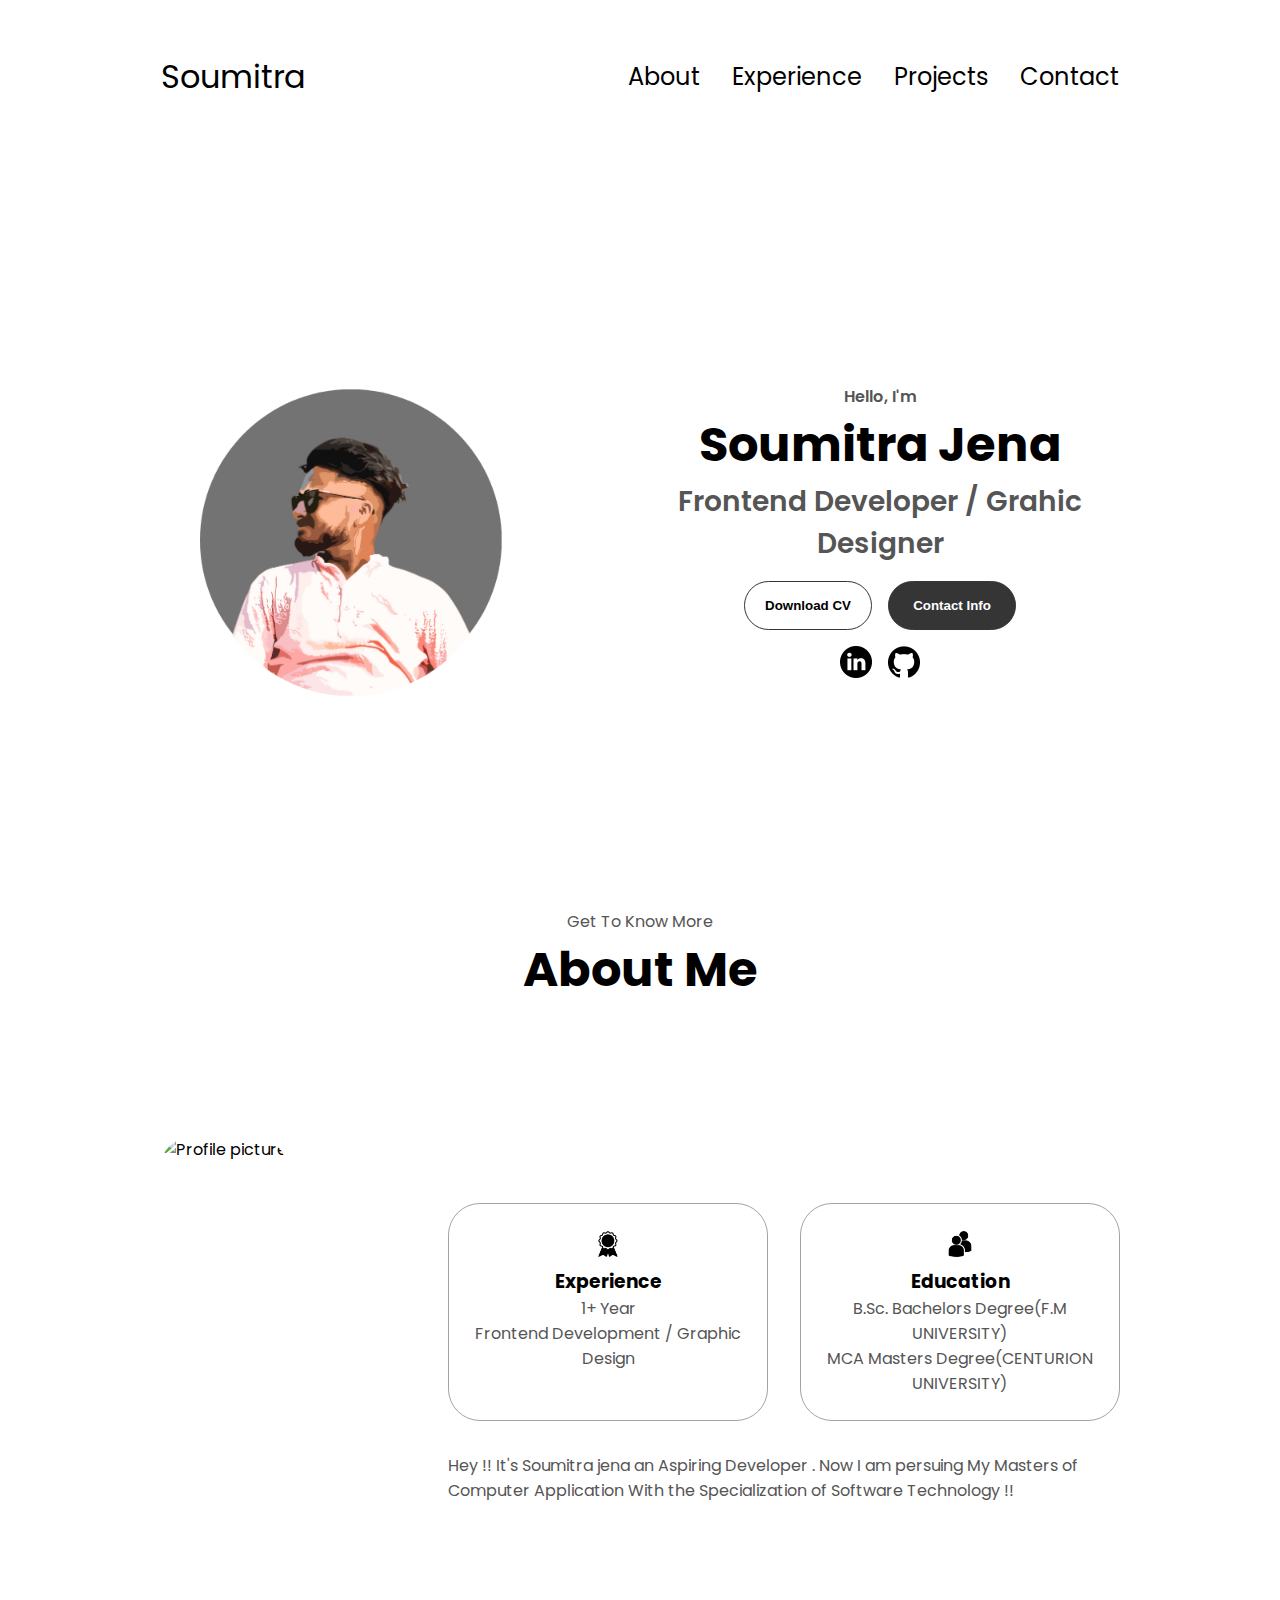
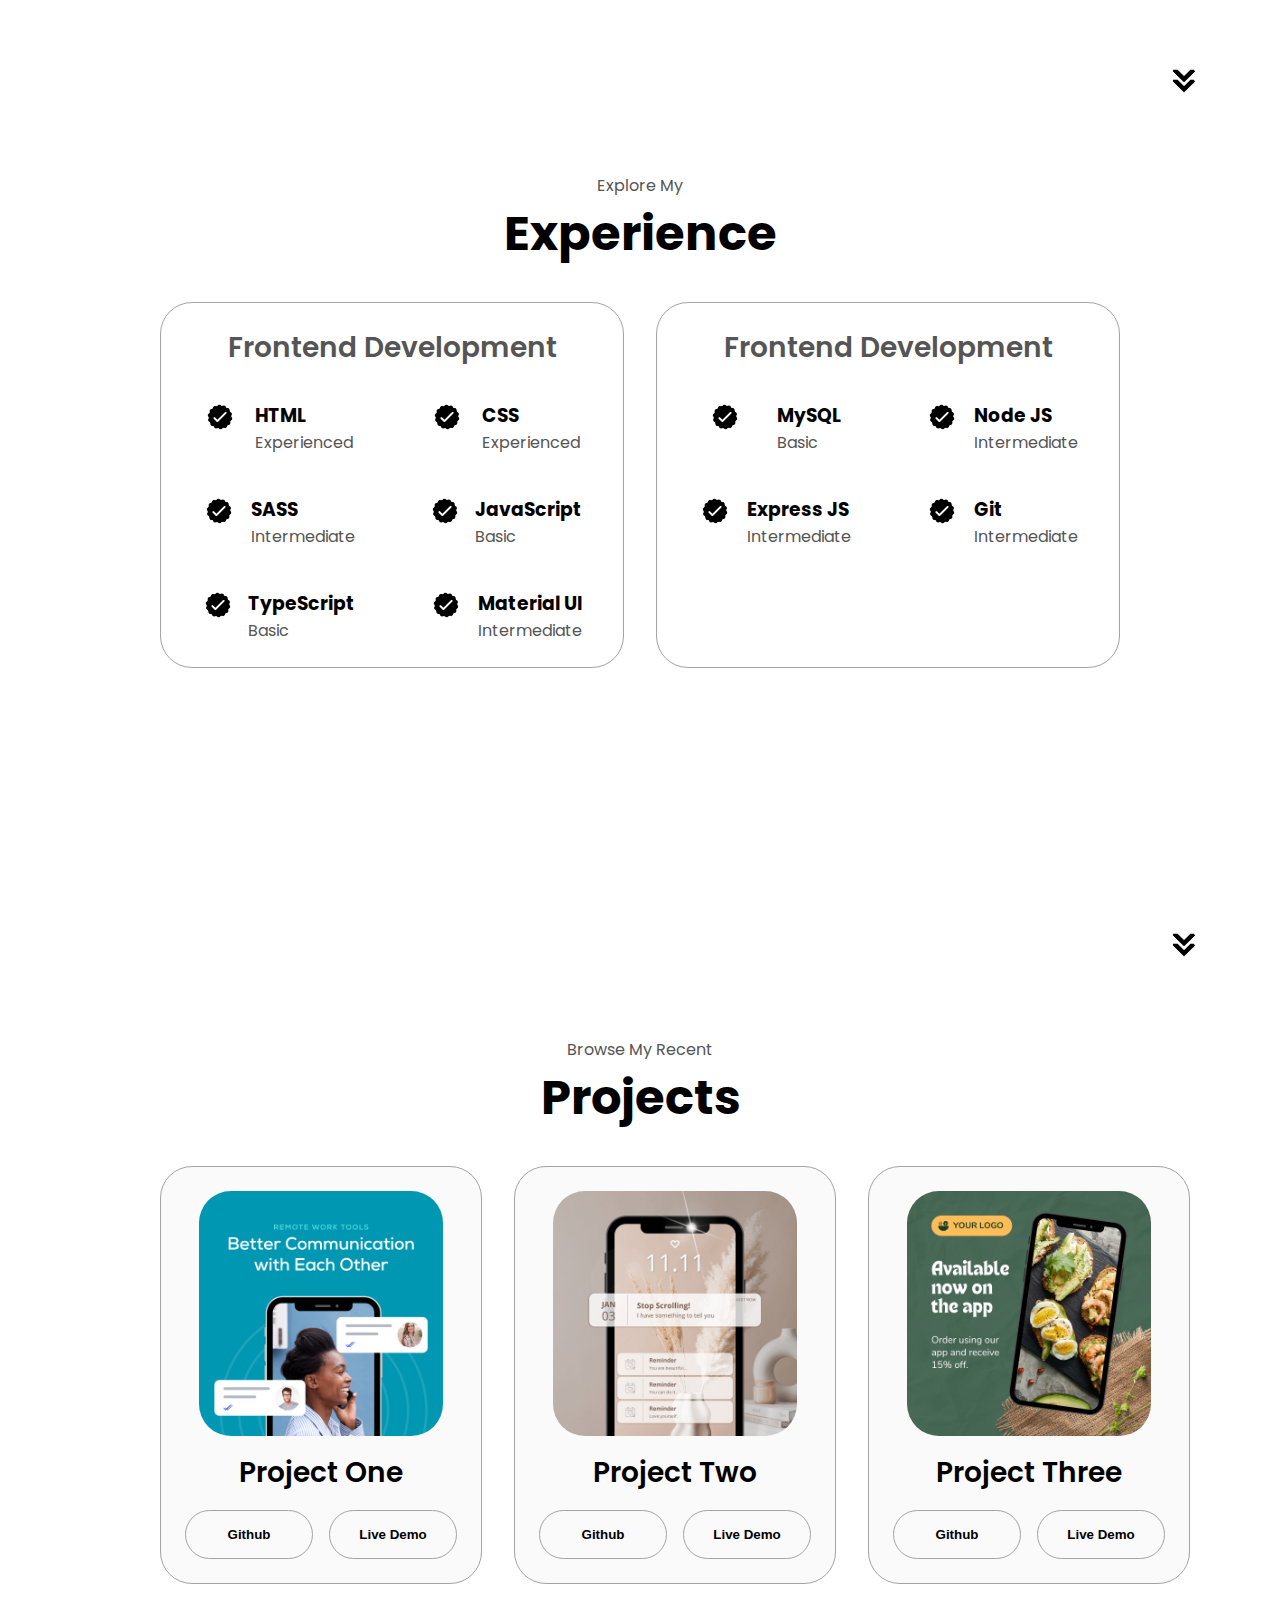
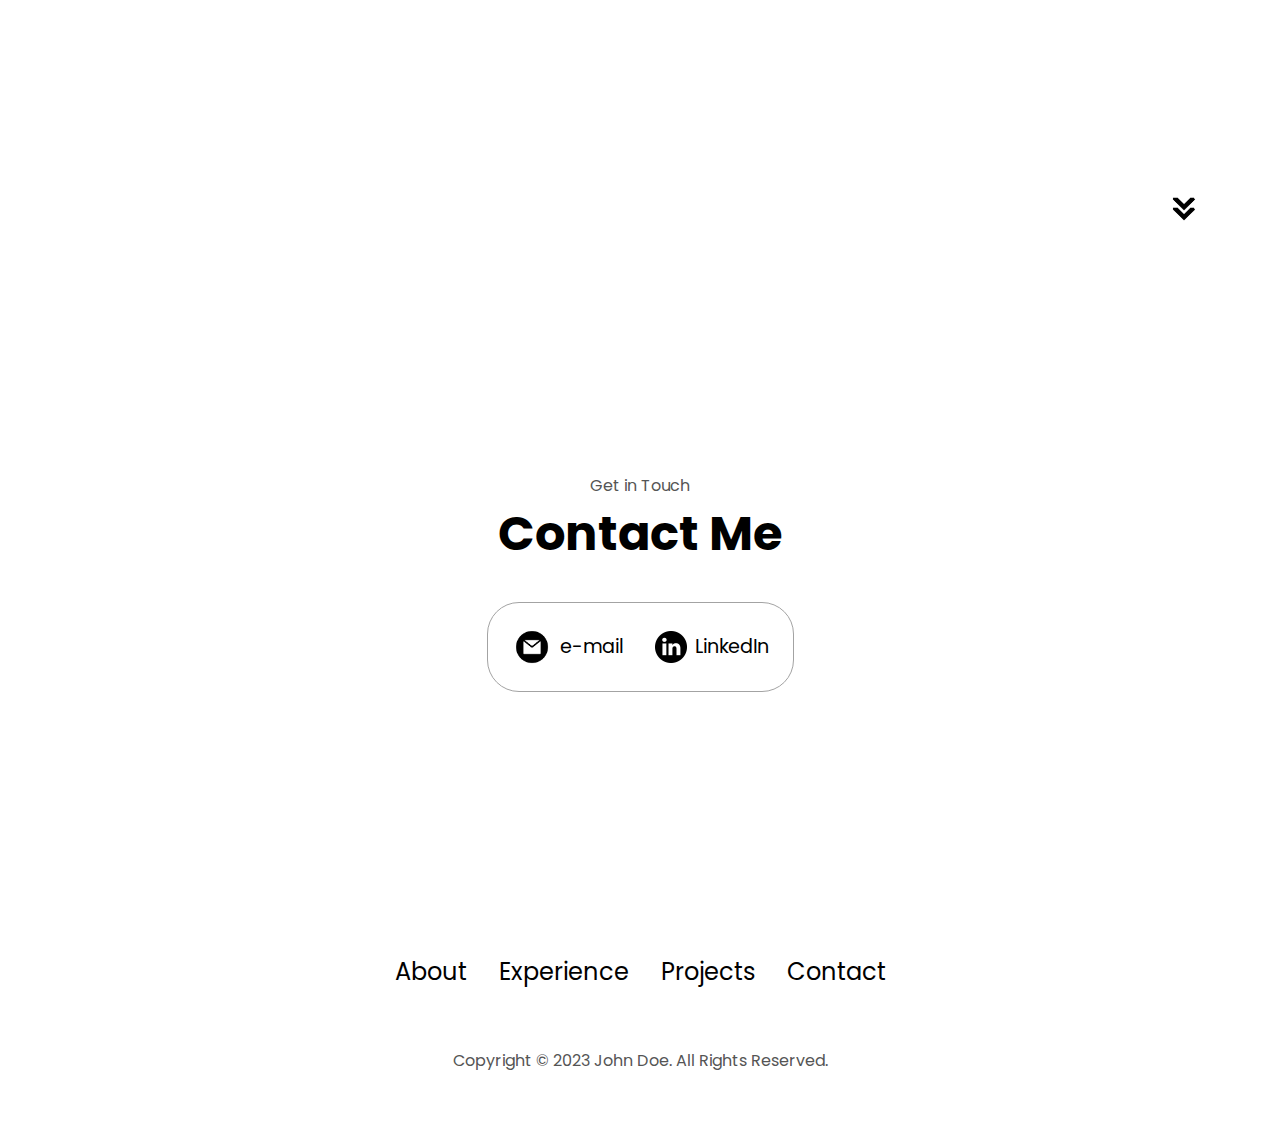
==== Level -1 portfolio/index.html @ 7c5bc33e "finish comit" ====
<!DOCTYPE html>
<html lang="en">
  <head>
    <meta charset="UTF-8" />
    <meta http-equiv="X-UA-Compatible" content="IE=edge" />
    <meta name="viewport" content="width=device-width, initial-scale=1.0" />
    <title>My Portfolio</title>
    <link rel="stylesheet" href="styles.css" />
    <link rel="stylesheet" href="mediaqueries.css" />
  </head>
  <body>
    <nav id="desktop-nav">
      <div class="logo">Soumitra</div>
      <div>
        <ul class="nav-links">
          <li><a href="#about">About</a></li>
          <li><a href="#experience">Experience</a></li>
          <li><a href="#projects">Projects</a></li>
          <li><a href="#contact">Contact</a></li>
        </ul>
      </div>
    </nav>
    <nav id="hamburger-nav">
      <div class="logo">Soumitra Jena</div>
      <div class="hamburger-menu">
        <div class="hamburger-icon" onclick="toggleMenu()">
          <span></span>
          <span></span>
          <span></span>
        </div>
        <div class="menu-links">
          <li><a href="#about" onclick="toggleMenu()">About</a></li>
          <li><a href="#experience" onclick="toggleMenu()">Experience</a></li>
          <li><a href="#projects" onclick="toggleMenu()">Projects</a></li>
          <li><a href="#contact" onclick="toggleMenu()">Contact</a></li>
        </div>
      </div>
    </nav>
    <section id="profile">
      <div class="section__pic-container">
        <img src="./assets/profile-pic.png" alt="John Doe profile picture" />
      </div>
      <div class="section__text">
        <p class="section__text__p1">Hello, I'm</p>
        <h1 class="title">Soumitra Jena</h1>
        <p class="section__text__p2">Frontend Developer / Grahic Designer</p>
        <div class="btn-container">
          <button
            class="btn btn-color-2"
            onclick="window.open('./assets/resume-example.pdf')"
          >
            Download CV
          </button>
          <button class="btn btn-color-1" onclick="location.href='./#contact'">
            Contact Info
          </button>
        </div>
        <div id="socials-container">
          <img
            src="./assets/linkedin.png"
            alt="My LinkedIn profile"
            class="icon"
            onclick="location.href='https://www.linkedin.com/in/soumitra-jena-609864253?utm_source=share&utm_campaign=share_via&utm_content=profile&utm_medium=ios_app'"
          />
          <img
            src="./assets/github.png"
            alt="My Github profile"
            class="icon"
            onclick="location.href='https://github.com/somjena'"
          />
        </div>
      </div>
    </section>
    <section id="about">
      <p class="section__text__p1">Get To Know More</p>
      <h1 class="title">About Me</h1>
      <div class="section-container">
        <div class="section__pic-container">
          <img
            src="./assets/about-pic.png"
            alt="Profile picture"
            class="about-pic"
          />
        </div>
        <div class="about-details-container">
          <div class="about-containers">
            <div class="details-container">
              <img
                src="./assets/experience.png"
                alt="Experience icon"
                class="icon"
              />
              <h3>Experience</h3>
              <p>1+ Year<br />Frontend Development / Graphic Design</p>
            </div>
            <div class="details-container">
              <img
                src="./assets/education.png"
                alt="Education icon"
                class="icon"
              />
              <h3>Education</h3>
              <p>B.Sc. Bachelors Degree(F.M UNIVERSITY)<br />MCA Masters Degree(CENTURION UNIVERSITY)</p>
            </div>
          </div>
          <div class="text-container">
            <p>
              Hey !! It's Soumitra jena an Aspiring Developer . Now I am persuing My Masters of Computer Application With the Specialization of Software Technology !!
            </p>
          </div>
        </div>
      </div>
      <img
        src="./assets/arrow.png"
        alt="Arrow icon"
        class="icon arrow"
        onclick="location.href='./#experience'"
      />
    </section>
    <section id="experience">
      <p class="section__text__p1">Explore My</p>
      <h1 class="title">Experience</h1>
      <div class="experience-details-container">
        <div class="about-containers">
          <div class="details-container">
            <h2 class="experience-sub-title">Frontend Development</h2>
            <div class="article-container">
              <article>
                <img
                  src="./assets/checkmark.png"
                  alt="Experience icon"
                  class="icon"
                />
                <div>
                  <h3>HTML</h3>
                  <p>Experienced</p>
                </div>
              </article>
              <article>
                <img
                  src="./assets/checkmark.png"
                  alt="Experience icon"
                  class="icon"
                />
                <div>
                  <h3>CSS</h3>
                  <p>Experienced</p>
                </div>
              </article>
              <article>
                <img
                  src="./assets/checkmark.png"
                  alt="Experience icon"
                  class="icon"
                />
                <div>
                  <h3>SASS</h3>
                  <p>Intermediate</p>
                </div>
              </article>
              <article>
                <img
                  src="./assets/checkmark.png"
                  alt="Experience icon"
                  class="icon"
                />
                <div>
                  <h3>JavaScript</h3>
                  <p>Basic</p>
                </div>
              </article>
              <article>
                <img
                  src="./assets/checkmark.png"
                  alt="Experience icon"
                  class="icon"
                />
                <div>
                  <h3>TypeScript</h3>
                  <p>Basic</p>
                </div>
              </article>
              <article>
                <img
                  src="./assets/checkmark.png"
                  alt="Experience icon"
                  class="icon"
                />
                <div>
                  <h3>Material UI</h3>
                  <p>Intermediate</p>
                </div>
              </article>
            </div>
          </div>
          <div class="details-container">
            <h2 class="experience-sub-title">Frontend Development</h2>
            <div class="article-container">
              <article>
                <img
                  src="./assets/checkmark.png"
                  alt="Experience icon"
                  class="icon"
                />
                <div>
                  <h3>MySQL</h3>
                  <p>Basic</p>
                </div>
              </article>
              <article>
                <img
                  src="./assets/checkmark.png"
                  alt="Experience icon"
                  class="icon"
                />
                <div>
                  <h3>Node JS</h3>
                  <p>Intermediate</p>
                </div>
              </article>
              <article>
                <img
                  src="./assets/checkmark.png"
                  alt="Experience icon"
                  class="icon"
                />
                <div>
                  <h3>Express JS</h3>
                  <p>Intermediate</p>
                </div>
              </article>
              <article>
                <img
                  src="./assets/checkmark.png"
                  alt="Experience icon"
                  class="icon"
                />
                <div>
                  <h3>Git</h3>
                  <p>Intermediate</p>
                </div>
              </article>
            </div>
          </div>
        </div>
      </div>
      <img
        src="./assets/arrow.png"
        alt="Arrow icon"
        class="icon arrow"
        onclick="location.href='./#projects'"
      />
    </section>
    <section id="projects">
      <p class="section__text__p1">Browse My Recent</p>
      <h1 class="title">Projects</h1>
      <div class="experience-details-container">
        <div class="about-containers">
          <div class="details-container color-container">
            <div class="article-container">
              <img
                src="./assets/project-1.png"
                alt="Project 1"
                class="project-img"
              />
            </div>
            <h2 class="experience-sub-title project-title">Project One</h2>
            <div class="btn-container">
              <button
                class="btn btn-color-2 project-btn"
                onclick="location.href='https://github.com/'"
              >
                Github
              </button>
              <button
                class="btn btn-color-2 project-btn"
                onclick="location.href='https://github.com/'"
              >
                Live Demo
              </button>
            </div>
          </div>
          <div class="details-container color-container">
            <div class="article-container">
              <img
                src="./assets/project-2.png"
                alt="Project 2"
                class="project-img"
              />
            </div>
            <h2 class="experience-sub-title project-title">Project Two</h2>
            <div class="btn-container">
              <button
                class="btn btn-color-2 project-btn"
                onclick="location.href='https://github.com/'"
              >
                Github
              </button>
              <button
                class="btn btn-color-2 project-btn"
                onclick="location.href='https://github.com/'"
              >
                Live Demo
              </button>
            </div>
          </div>
          <div class="details-container color-container">
            <div class="article-container">
              <img
                src="./assets/project-3.png"
                alt="Project 3"
                class="project-img"
              />
            </div>
            <h2 class="experience-sub-title project-title">Project Three</h2>
            <div class="btn-container">
              <button
                class="btn btn-color-2 project-btn"
                onclick="location.href='https://github.com/'"
              >
                Github
              </button>
              <button
                class="btn btn-color-2 project-btn"
                onclick="location.href='https://github.com/'"
              >
                Live Demo
              </button>
            </div>
          </div>
        </div>
      </div>
      <img
        src="./assets/arrow.png"
        alt="Arrow icon"
        class="icon arrow"
        onclick="location.href='./#contact'"
      />
    </section>
    <section id="contact">
      <p class="section__text__p1">Get in Touch</p>
      <h1 class="title">Contact Me</h1>
      <div class="contact-info-upper-container">
        <div class="contact-info-container">
          <img
            src="./assets/email.png"
            alt="Email icon"
            class="icon contact-icon email-icon"
          />
          <p><a href="mailto:jenasoumitrapvt@gmail.com">e-mail</a></p>
        </div>
        <div class="contact-info-container">
          <img
            src="./assets/linkedin.png"
            alt="LinkedIn icon"
            class="icon contact-icon"
          />
          <p><a href="https://www.linkedin.com">LinkedIn</a></p>
        </div>
      </div>
    </section>
    <footer>
      <nav>
        <div class="nav-links-container">
          <ul class="nav-links">
            <li><a href="#about">About</a></li>
            <li><a href="#experience">Experience</a></li>
            <li><a href="#projects">Projects</a></li>
            <li><a href="#contact">Contact</a></li>
          </ul>
        </div>
      </nav>
      <p>Copyright &#169; 2023 John Doe. All Rights Reserved.</p>
    </footer>
    <script src="script.js"></script>
  </body>
</html>
---- Level -1 portfolio/styles.css ----
/* GENERAL */

@import url("https://fonts.googleapis.com/css2?family=Poppins:wght@300;400;500;600&display=swap");

* {
  margin: 0;
  padding: 0;
}

body {
  font-family: "Poppins", sans-serif;
}

html {
  scroll-behavior: smooth;
}

p {
  color: rgb(85, 85, 85);
}

/* TRANSITION */

a,
.btn {
  transition: all 300ms ease;
}

/* DESKTOP NAV */

nav,
.nav-links {
  display: flex;
}

nav {
  justify-content: space-around;
  align-items: center;
  height: 17vh;
}

.nav-links {
  gap: 2rem;
  list-style: none;
  font-size: 1.5rem;
}

a {
  color: black;
  text-decoration: none;
  text-decoration-color: white;
}

a:hover {
  color: grey;
  text-decoration: underline;
  text-underline-offset: 1rem;
  text-decoration-color: rgb(181, 181, 181);
}

.logo {
  font-size: 2rem;
}

.logo:hover {
  cursor: default;
}

/* HAMBURGER MENU */

#hamburger-nav {
  display: none;
}

.hamburger-menu {
  position: relative;
  display: inline-block;
}

.hamburger-icon {
  display: flex;
  flex-direction: column;
  justify-content: space-between;
  height: 24px;
  width: 30px;
  cursor: pointer;
}

.hamburger-icon span {
  width: 100%;
  height: 2px;
  background-color: black;
  transition: all 0.3 ease-in-out;
}

.menu-links {
  position: absolute;
  top: 100%;
  right: 0;
  background-color: white;
  width: fit-content;
  max-height: 0;
  overflow: hidden;
  transition: all 0.3 ease-in-out;
}

.menu-links a {
  display: block;
  padding: 10px;
  text-align: center;
  font-size: 1.5rem;
  color: black;
  text-decoration: none;
  transition: all 0.3 ease-in-out;
}

.menu-links li {
  list-style: none;
}

.menu-links.open {
  max-height: 300px;
}

.hamburger-icon.open span:first-child {
  transform: rotate(45deg) translate(10px, 5px);
}

.hamburger-icon.open span:nth-child(2) {
  opacity: 0;
}

.hamburger-icon.open span:last-child {
  transform: rotate(-45deg) translate(10px, -5px);
}

.hamburger-icon span:first-child {
  transform: none;
}

.hamburger-icon span:first-child {
  opacity: 1;
}

.hamburger-icon span:first-child {
  transform: none;
}

/* SECTIONS */

section {
  padding-top: 4vh;
  height: 96vh;
  margin: 0 10rem;
  box-sizing: border-box;
  min-height: fit-content;
}

.section-container {
  display: flex;
}

/* PROFILE SECTION */

#profile {
  display: flex;
  justify-content: center;
  gap: 5rem;
  height: 80vh;
}

.section__pic-container {
  display: flex;
  height: 400px;
  width: 400px;
  margin: auto 0;
}

.section__text {
  align-self: center;
  text-align: center;
}

.section__text p {
  font-weight: 600;
}

.section__text__p1 {
  text-align: center;
}

.section__text__p2 {
  font-size: 1.75rem;
  margin-bottom: 1rem;
}

.title {
  font-size: 3rem;
  text-align: center;
}

#socials-container {
  display: flex;
  justify-content: center;
  margin-top: 1rem;
  gap: 1rem;
}

/* ICONS */

.icon {
  cursor: pointer;
  height: 2rem;
}

/* BUTTONS */

.btn-container {
  display: flex;
  justify-content: center;
  gap: 1rem;
}

.btn {
  font-weight: 600;
  transition: all 300ms ease;
  padding: 1rem;
  width: 8rem;
  border-radius: 2rem;
}

.btn-color-1,
.btn-color-2 {
  border: rgb(53, 53, 53) 0.1rem solid;
}

.btn-color-1:hover,
.btn-color-2:hover {
  cursor: pointer;
}

.btn-color-1,
.btn-color-2:hover {
  background: rgb(53, 53, 53);
  color: white;
}

.btn-color-1:hover {
  background: rgb(0, 0, 0);
}

.btn-color-2 {
  background: none;
}

.btn-color-2:hover {
  border: rgb(255, 255, 255) 0.1rem solid;
}

.btn-container {
  gap: 1rem;
}

/* ABOUT SECTION */

#about {
  position: relative;
}

.about-containers {
  gap: 2rem;
  margin-bottom: 2rem;
  margin-top: 2rem;
}

.about-details-container {
  justify-content: center;
  flex-direction: column;
}

.about-containers,
.about-details-container {
  display: flex;
}

.about-pic {
  border-radius: 2rem;
}

.arrow {
  position: absolute;
  right: -5rem;
  bottom: 2.5rem;
}

.details-container {
  padding: 1.5rem;
  flex: 1;
  background: white;
  border-radius: 2rem;
  border: rgb(53, 53, 53) 0.1rem solid;
  border-color: rgb(163, 163, 163);
  text-align: center;
}

.section-container {
  gap: 4rem;
  height: 80%;
}

.section__pic-container {
  height: 400px;
  width: 400px;
  margin: auto 0;
}

/* EXPERIENCE SECTION */

#experience {
  position: relative;
}

.experience-sub-title {
  color: rgb(85, 85, 85);
  font-weight: 600;
  font-size: 1.75rem;
  margin-bottom: 2rem;
}

.experience-details-container {
  display: flex;
  justify-content: center;
  flex-direction: column;
}

.article-container {
  display: flex;
  text-align: initial;
  flex-wrap: wrap;
  flex-direction: row;
  gap: 2.5rem;
  justify-content: space-around;
}

article {
  display: flex;
  width: 10rem;
  justify-content: space-around;
  gap: 0.5rem;
}

article .icon {
  cursor: default;
}

/* PROJECTS SECTION */

#projects {
  position: relative;
}
@keyframes smoothHover {
  0% {
    transform: scale(1);
  }
  50% {
    transform: scale(1.05);
  }
  100% {
    transform: scale(1);
  }
}

.project-img {
  border-radius: 2rem;
  width: 90%;
  height: 90%;
  transition: transform 0.3s ease; /* Adding a smooth transition for the transform property */
}

.project-img:hover {
  animation: smoothHover 0.5s infinite; /* Applying the smoothHover animation on hover */
}


.color-container {
  border-color: rgb(163, 163, 163);
  background: rgb(250, 250, 250);
}

.project-img {
  border-radius: 2rem;
  width: 90%;
  height: 90%;
}

.project-title {
  margin: 1rem;
  color: black;
}

.project-btn {
  color: black;
  border-color: rgb(163, 163, 163);
}

/* CONTACT */

#contact {
  display: flex;
  justify-content: center;
  flex-direction: column;
  height: 70vh;
}

.contact-info-upper-container {
  display: flex;
  justify-content: center;
  border-radius: 2rem;
  border: rgb(53, 53, 53) 0.1rem solid;
  border-color: rgb(163, 163, 163);
  background: (250, 250, 250);
  margin: 2rem auto;
  padding: 0.5rem;
}

.contact-info-container {
  display: flex;
  align-items: center;
  justify-content: center;
  gap: 0.5rem;
  margin: 1rem;
}

.contact-info-container p {
  font-size: larger;
}

.contact-icon {
  cursor: default;
}

.email-icon {
  height: 2.5rem;
}

/* FOOTER SECTION */

footer {
  height: 26vh;
  margin: 0 1rem;
}

footer p {
  text-align: center;
}
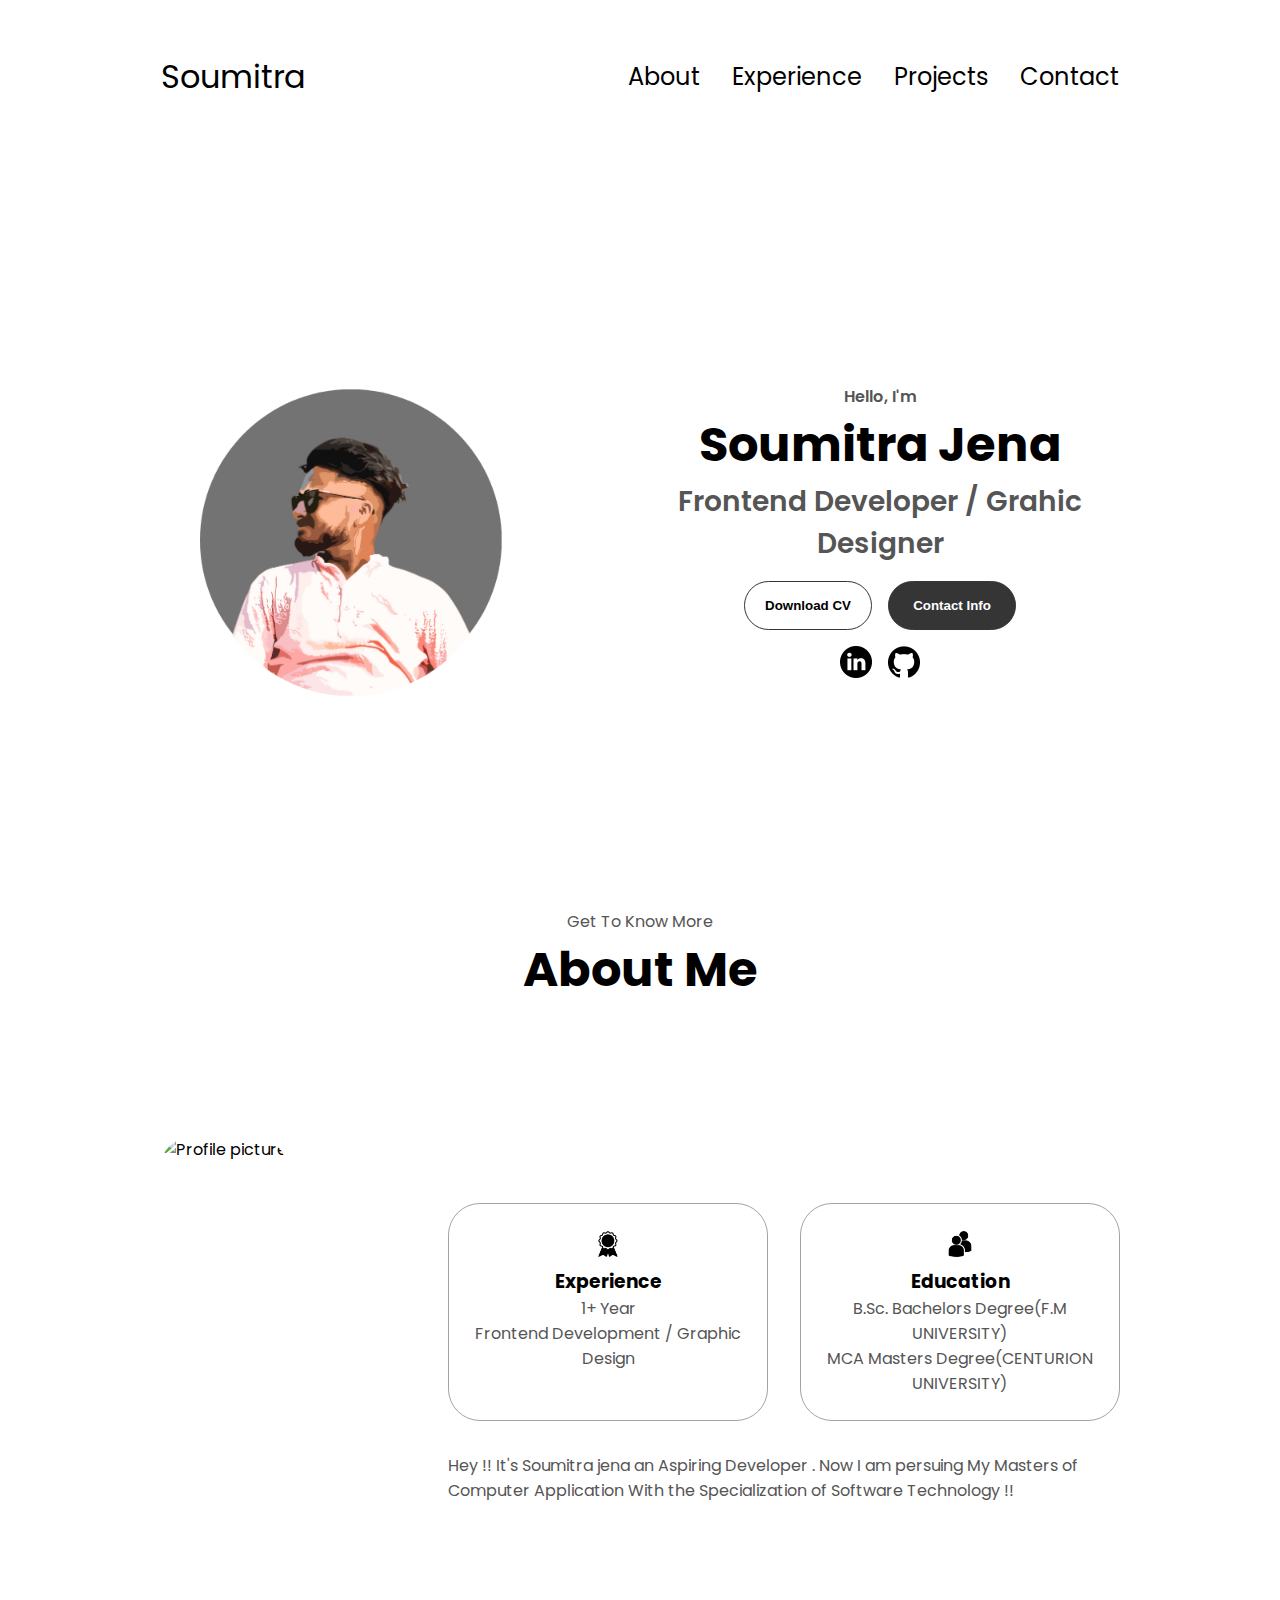
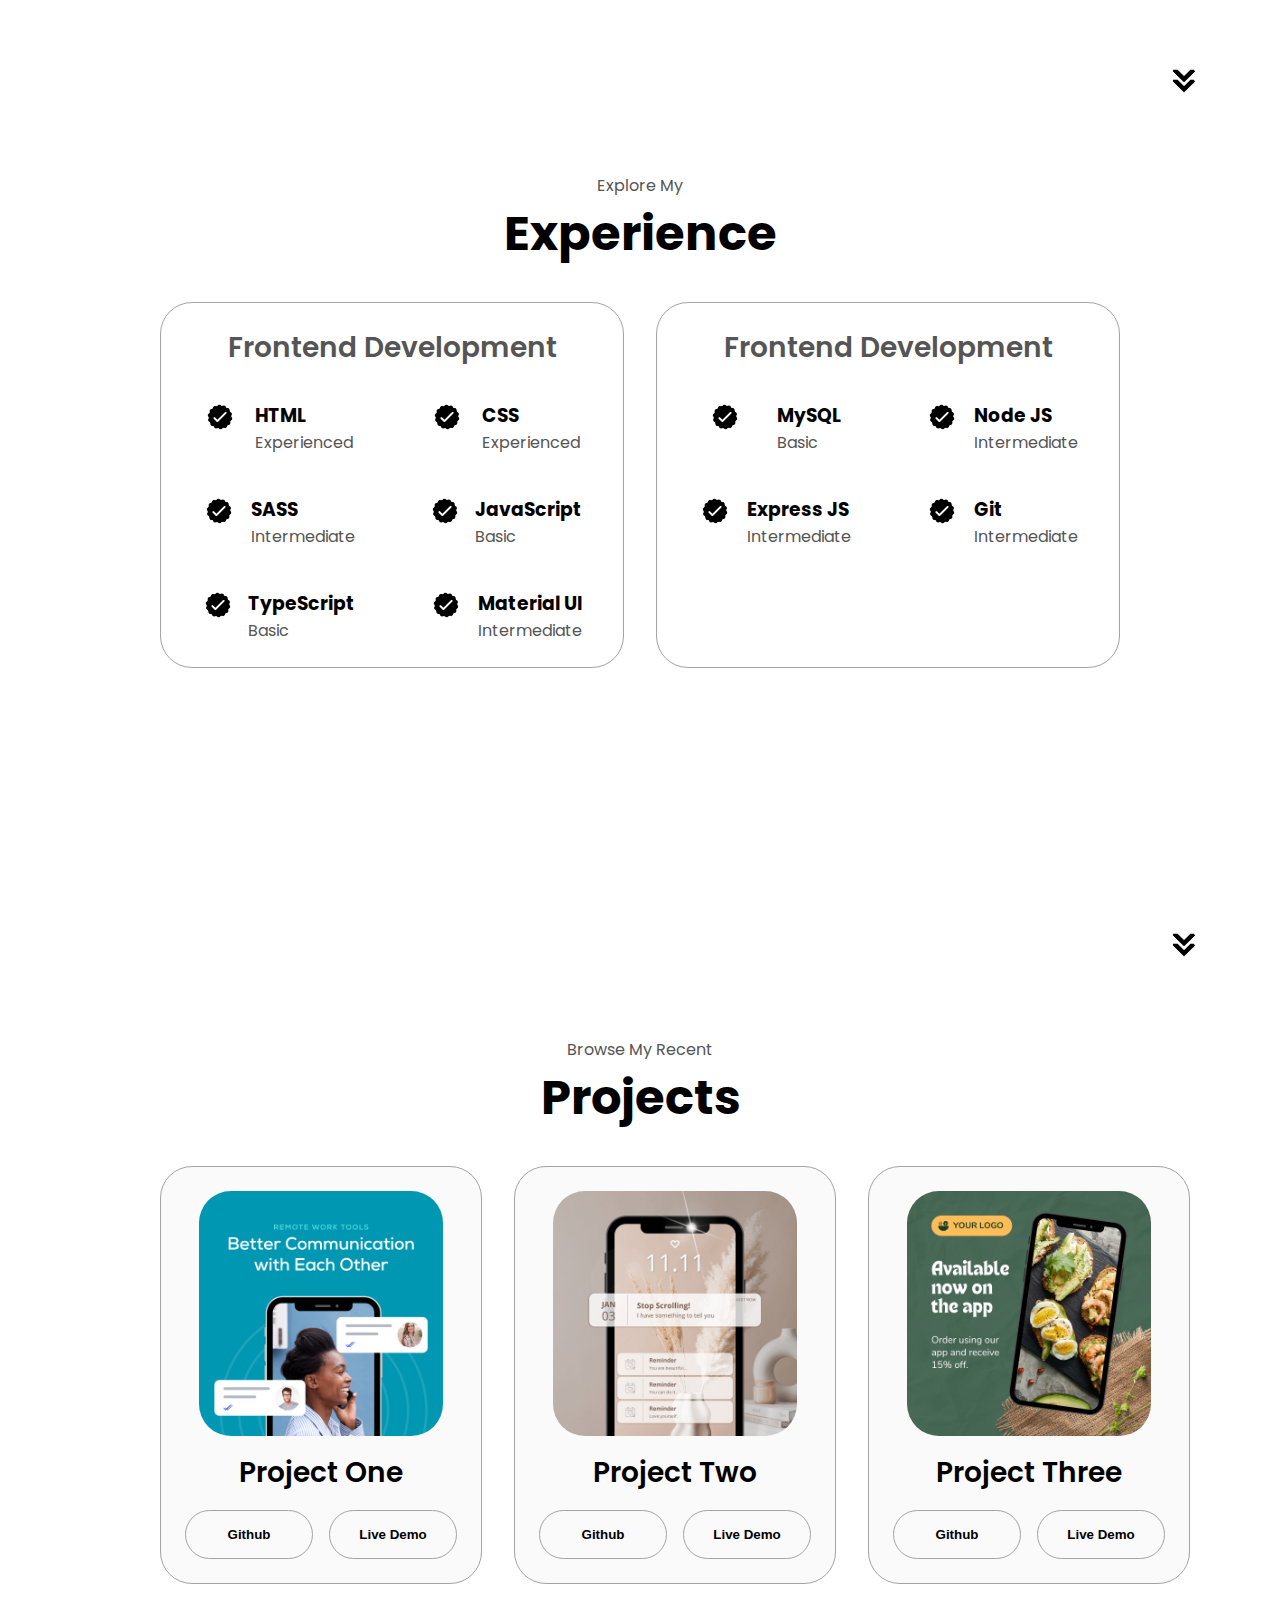
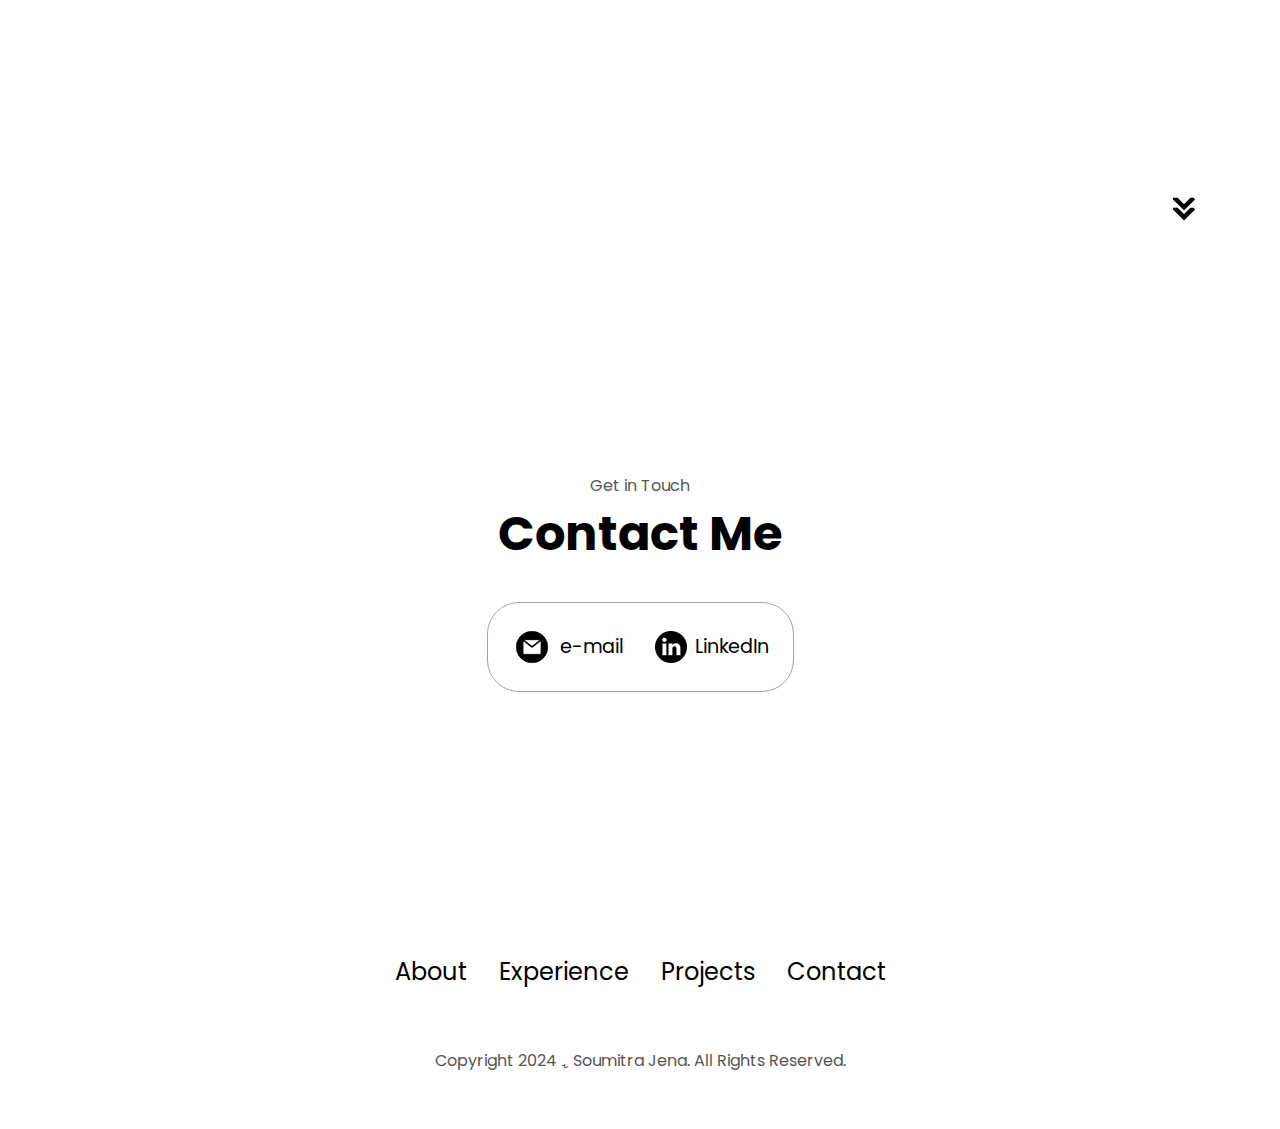
==== commit 9a8cd037: "done" ====
--- a/Level -1 portfolio/index.html
+++ b/Level -1 portfolio/index.html
@@ -370,7 +370,7 @@
           </ul>
         </div>
       </nav>
-      <p>Copyright &#169; 2023 John Doe. All Rights Reserved.</p>
+      <p>Copyright &#2024; 2024 Soumitra Jena. All Rights Reserved.</p>
     </footer>
     <script src="script.js"></script>
   </body>
